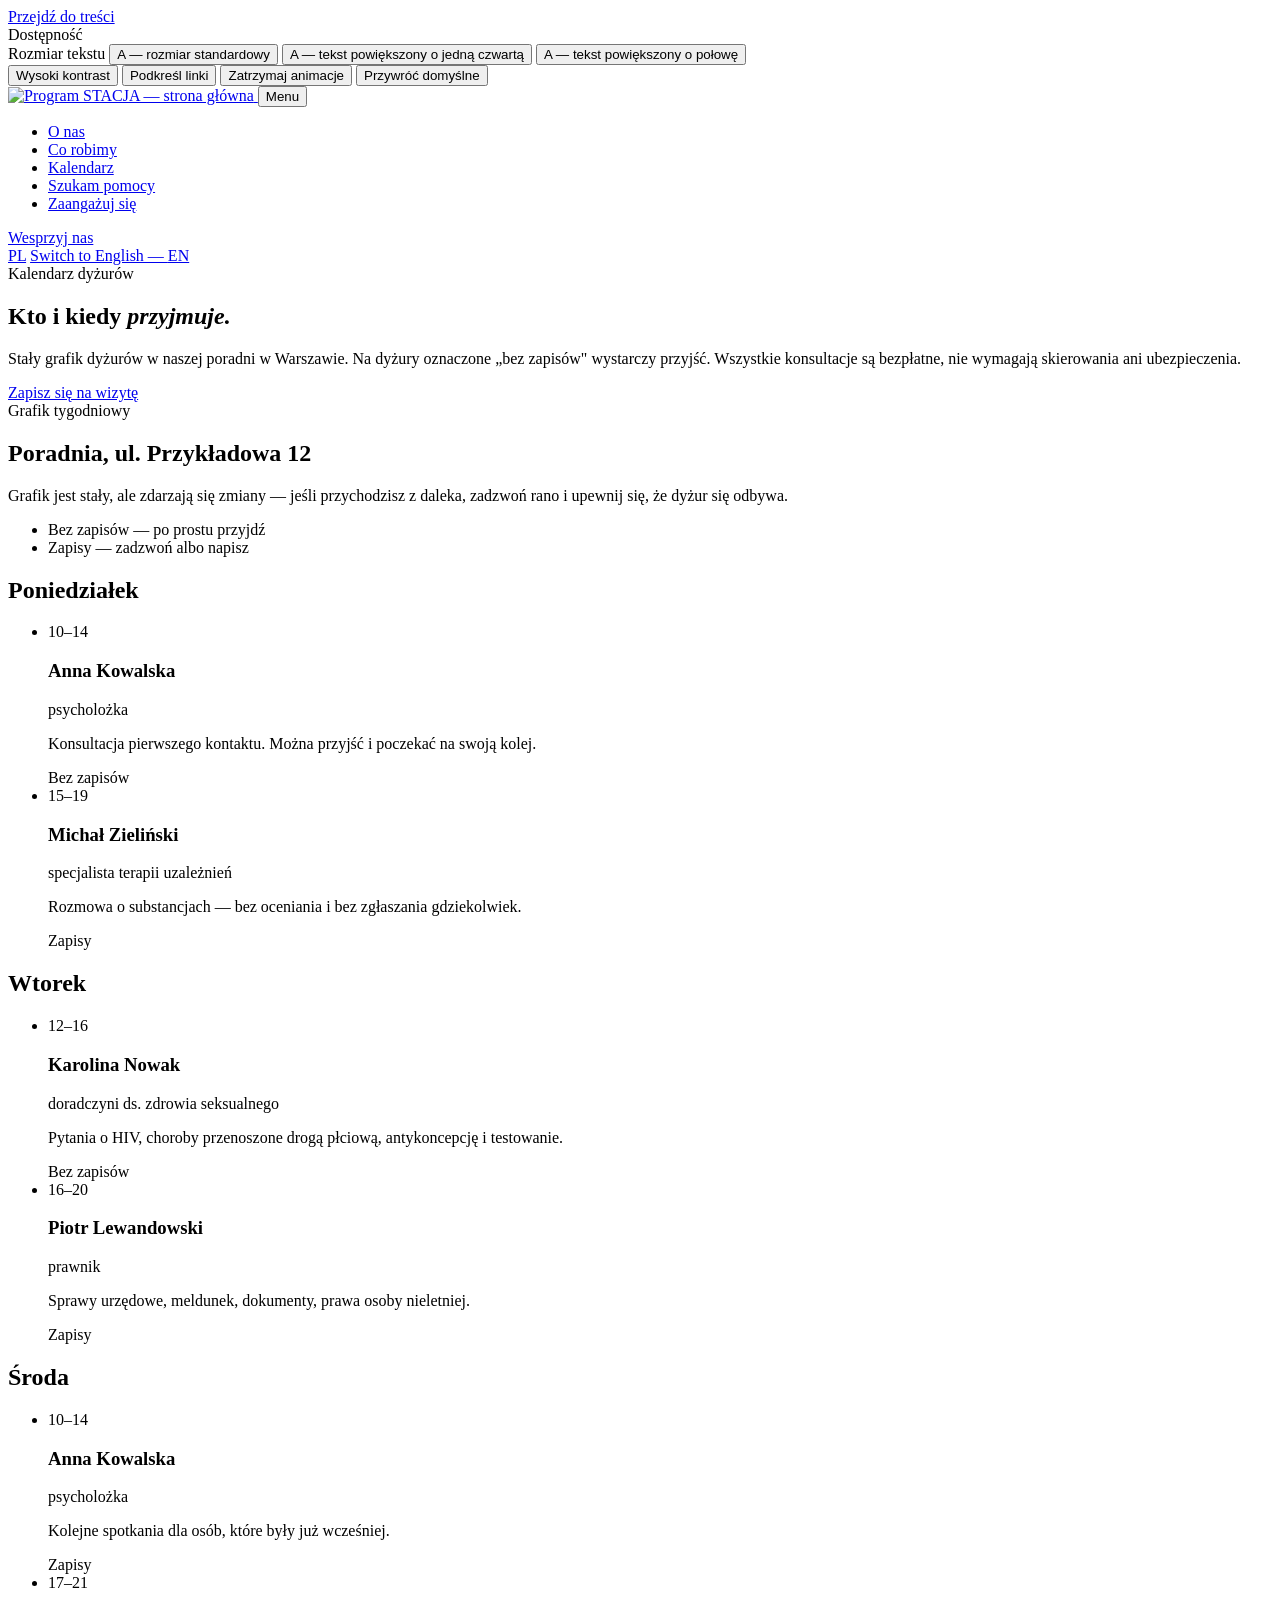
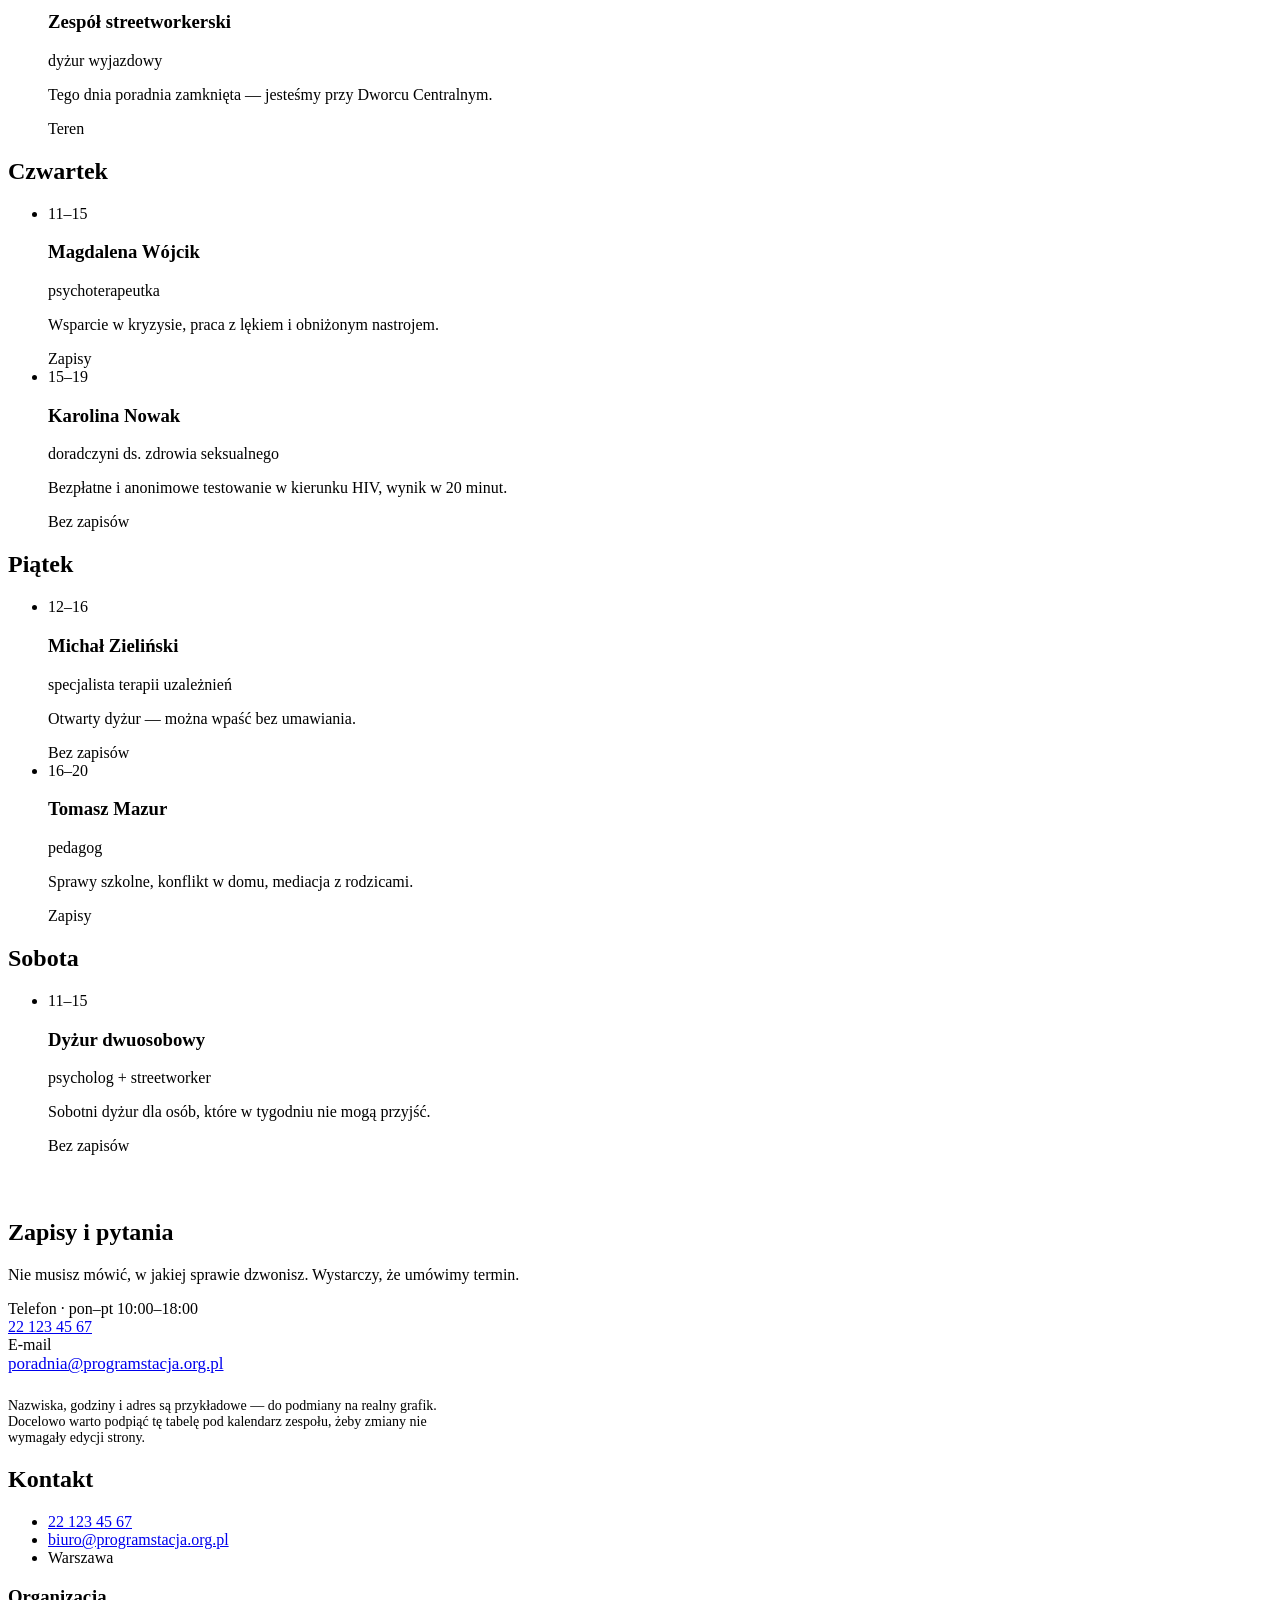
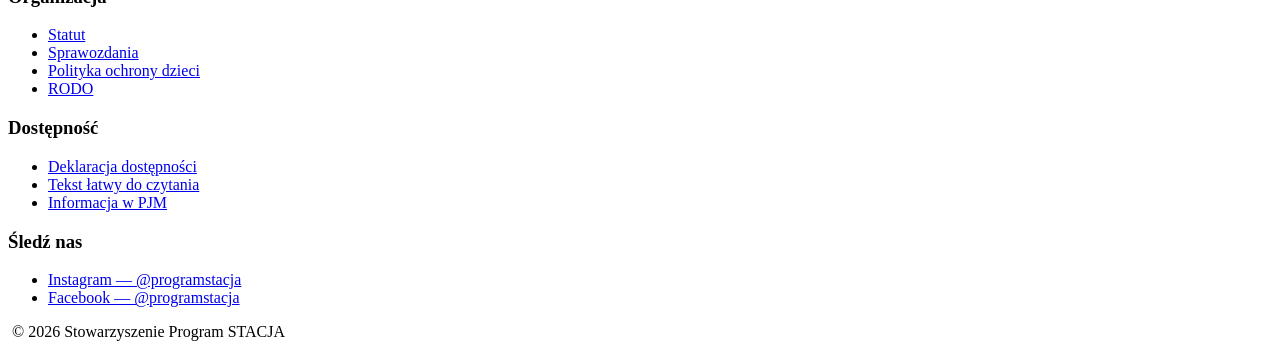
==== kalendarz.html @ 79e0caff "Add files via upload" ====
<!DOCTYPE html>
<html lang="pl">
<head>
<meta charset="utf-8">
<meta name="viewport" content="width=device-width, initial-scale=1">
<title>Kalendarz — Program STACJA</title>
<meta name="description" content="Kalendarz Programu STACJA: dyżury streetworkerskie, warsztaty, testowanie i wydarzenia otwarte w Warszawie.">
<link rel="stylesheet" href="assets/css/stacja.css">
</head>
<body>

<a class="skip" href="#main">Przejdź do treści</a>

<!-- ===== Pasek dostępności ===== -->
<div class="a11y">
  <div class="a11y__inner">
    <span class="a11y__label" id="a11y-label">Dostępność</span>

    <div class="a11y__group" role="group" aria-labelledby="a11y-size-label">
      <span class="sr-only" id="a11y-size-label">Rozmiar tekstu</span>
      <button type="button" class="a11y__btn a11y__btn--a1" data-a11y-size="1" aria-pressed="true">A<span class="sr-only"> — rozmiar standardowy</span></button>
      <button type="button" class="a11y__btn a11y__btn--a2" data-a11y-size="2" aria-pressed="false">A<span class="sr-only"> — tekst powiększony o jedną czwartą</span></button>
      <button type="button" class="a11y__btn a11y__btn--a3" data-a11y-size="3" aria-pressed="false">A<span class="sr-only"> — tekst powiększony o połowę</span></button>
    </div>

    <div class="a11y__group">
      <button type="button" class="a11y__btn" data-a11y="contrast" aria-pressed="false">Wysoki kontrast</button>
      <button type="button" class="a11y__btn" data-a11y="underline" aria-pressed="false">Podkreśl linki</button>
      <button type="button" class="a11y__btn" data-a11y="motion" aria-pressed="false">Zatrzymaj animacje</button>
      <button type="button" class="a11y__btn" data-a11y="reset">Przywróć domyślne</button>
    </div>
  </div>
</div>

<!-- ===== Nawigacja ===== -->
<header>
<nav class="nav" aria-label="Nawigacja główna">
  <div class="nav__inner">
    <a class="nav__brand" href="index.html">
      <img src="assets/img/logo-stacja.png" alt="Program STACJA — strona główna">
    </a>

    <button type="button" class="nav__toggle" aria-expanded="false" aria-controls="nav-panel">
      <span class="bars" aria-hidden="true"></span>
      <span class="nav__toggle-text">Menu</span>
    </button>

    <div class="nav__panel" id="nav-panel">
      <ul class="nav__list">
        <li><a class="nav__link" href="index.html">O nas</a></li>
        <li><a class="nav__link" href="index.html#obszary">Co robimy</a></li>
        <li><a class="nav__link" href="kalendarz.html" aria-current="page">Kalendarz</a></li>
        <li><a class="nav__link" href="szukam-pomocy.html">Szukam pomocy</a></li>
        <li><a class="nav__link" href="wesprzyj.html">Zaangażuj się</a></li>
      </ul>
      <div class="nav__extras">
        <a class="btn btn--fill" href="wesprzyj.html">Wesprzyj nas</a>
        <div class="lang">
          <a href="#" aria-current="true" lang="pl">PL</a>
          <a href="#" lang="en" hreflang="en"><span class="sr-only">Switch to English — </span>EN</a>
        </div>
      </div>
    </div>
  </div>
</nav>
</header>

<main id="main">

<section class="hero">
  <div class="hero__media">
    <div class="hero__photo hero__photo--blisko" role="img" aria-label="Portret młodej osoby patrzącej w bok"></div>
    <div class="hero__fade" aria-hidden="true"></div>
  </div>
  <div class="hero__inner">
    <div class="hero__text">
      <span class="eyebrow eyebrow--on-dark">Kalendarz dyżurów</span>
      <h1>Kto i kiedy <em>przyjmuje.</em></h1>
      <p class="hero__lead">Stały grafik dyżurów w naszej poradni w Warszawie. Na dyżury oznaczone „bez zapisów" wystarczy przyjść. Wszystkie konsultacje są bezpłatne, nie wymagają skierowania ani ubezpieczenia.</p>
      <div class="hero__cta">
        <a class="btn btn--fill btn--lg" href="#zapisy">Zapisz się na wizytę</a>
      </div>
    </div>
  </div>
</section>

<section class="section" aria-labelledby="grafik-h">
  <div class="wrap">
    <div class="section__head section__head--narrow">
      <span class="eyebrow">Grafik tygodniowy</span>
      <h2 id="grafik-h">Poradnia, ul. Przykładowa 12</h2>
      <p class="section__intro">Grafik jest stały, ale zdarzają się zmiany — jeśli przychodzisz z daleka, zadzwoń rano i upewnij się, że dyżur się odbywa.</p>
    </div>

    <ul class="tags" style="margin-top:0;margin-bottom:8px">
      <li class="tag" style="border-color:var(--brand);background:var(--brand);color:var(--ink)">Bez zapisów — po prostu przyjdź</li>
      <li class="tag" style="border-color:var(--rule);color:var(--tx-quiet)">Zapisy — zadzwoń albo napisz</li>
    </ul>

    <div class="day">
      <h2 class="day__name">Poniedziałek</h2>
      <ul class="duties">
        <li class="duty">
          <div class="duty__date"><div class="duty__day">10–14</div></div>
          <div class="duty__body">
            <h3>Anna Kowalska</h3>
            <p class="duty__meta"><span>psycholożka</span></p>
            <p>Konsultacja pierwszego kontaktu. Można przyjść i poczekać na swoją kolej.</p>
          </div>
          <span class="duty__kind duty__kind--open">Bez zapisów</span>
        </li>
        <li class="duty">
          <div class="duty__date"><div class="duty__day">15–19</div></div>
          <div class="duty__body">
            <h3>Michał Zieliński</h3>
            <p class="duty__meta"><span>specjalista terapii uzależnień</span></p>
            <p>Rozmowa o substancjach — bez oceniania i bez zgłaszania gdziekolwiek.</p>
          </div>
          <span class="duty__kind">Zapisy</span>
        </li>
      </ul>
    </div>

    <div class="day">
      <h2 class="day__name">Wtorek</h2>
      <ul class="duties">
        <li class="duty">
          <div class="duty__date"><div class="duty__day">12–16</div></div>
          <div class="duty__body">
            <h3>Karolina Nowak</h3>
            <p class="duty__meta"><span>doradczyni ds. zdrowia seksualnego</span></p>
            <p>Pytania o HIV, choroby przenoszone drogą płciową, antykoncepcję i testowanie.</p>
          </div>
          <span class="duty__kind duty__kind--open">Bez zapisów</span>
        </li>
        <li class="duty">
          <div class="duty__date"><div class="duty__day">16–20</div></div>
          <div class="duty__body">
            <h3>Piotr Lewandowski</h3>
            <p class="duty__meta"><span>prawnik</span></p>
            <p>Sprawy urzędowe, meldunek, dokumenty, prawa osoby nieletniej.</p>
          </div>
          <span class="duty__kind">Zapisy</span>
        </li>
      </ul>
    </div>

    <div class="day">
      <h2 class="day__name">Środa</h2>
      <ul class="duties">
        <li class="duty">
          <div class="duty__date"><div class="duty__day">10–14</div></div>
          <div class="duty__body">
            <h3>Anna Kowalska</h3>
            <p class="duty__meta"><span>psycholożka</span></p>
            <p>Kolejne spotkania dla osób, które były już wcześniej.</p>
          </div>
          <span class="duty__kind">Zapisy</span>
        </li>
        <li class="duty">
          <div class="duty__date"><div class="duty__day">17–21</div></div>
          <div class="duty__body">
            <h3>Zespół streetworkerski</h3>
            <p class="duty__meta"><span>dyżur wyjazdowy</span></p>
            <p>Tego dnia poradnia zamknięta — jesteśmy przy Dworcu Centralnym.</p>
          </div>
          <span class="duty__kind duty__kind--open">Teren</span>
        </li>
      </ul>
    </div>

    <div class="day">
      <h2 class="day__name">Czwartek</h2>
      <ul class="duties">
        <li class="duty">
          <div class="duty__date"><div class="duty__day">11–15</div></div>
          <div class="duty__body">
            <h3>Magdalena Wójcik</h3>
            <p class="duty__meta"><span>psychoterapeutka</span></p>
            <p>Wsparcie w kryzysie, praca z lękiem i obniżonym nastrojem.</p>
          </div>
          <span class="duty__kind">Zapisy</span>
        </li>
        <li class="duty">
          <div class="duty__date"><div class="duty__day">15–19</div></div>
          <div class="duty__body">
            <h3>Karolina Nowak</h3>
            <p class="duty__meta"><span>doradczyni ds. zdrowia seksualnego</span></p>
            <p>Bezpłatne i anonimowe testowanie w kierunku HIV, wynik w 20 minut.</p>
          </div>
          <span class="duty__kind duty__kind--open">Bez zapisów</span>
        </li>
      </ul>
    </div>

    <div class="day">
      <h2 class="day__name">Piątek</h2>
      <ul class="duties">
        <li class="duty">
          <div class="duty__date"><div class="duty__day">12–16</div></div>
          <div class="duty__body">
            <h3>Michał Zieliński</h3>
            <p class="duty__meta"><span>specjalista terapii uzależnień</span></p>
            <p>Otwarty dyżur — można wpaść bez umawiania.</p>
          </div>
          <span class="duty__kind duty__kind--open">Bez zapisów</span>
        </li>
        <li class="duty">
          <div class="duty__date"><div class="duty__day">16–20</div></div>
          <div class="duty__body">
            <h3>Tomasz Mazur</h3>
            <p class="duty__meta"><span>pedagog</span></p>
            <p>Sprawy szkolne, konflikt w domu, mediacja z rodzicami.</p>
          </div>
          <span class="duty__kind">Zapisy</span>
        </li>
      </ul>
    </div>

    <div class="day">
      <h2 class="day__name">Sobota</h2>
      <ul class="duties">
        <li class="duty">
          <div class="duty__date"><div class="duty__day">11–15</div></div>
          <div class="duty__body">
            <h3>Dyżur dwuosobowy</h3>
            <p class="duty__meta"><span>psycholog + streetworker</span></p>
            <p>Sobotni dyżur dla osób, które w tygodniu nie mogą przyjść.</p>
          </div>
          <span class="duty__kind duty__kind--open">Bez zapisów</span>
        </li>
      </ul>
    </div>

    <div class="help" id="zapisy" style="margin-top:clamp(40px,6vw,64px)">
      <h2>Zapisy i pytania</h2>
      <p>Nie musisz mówić, w jakiej sprawie dzwonisz. Wystarczy, że umówimy termin.</p>
      <div class="help__row">
        <div class="help__item">
          <div class="help__k">Telefon · pon–pt 10:00–18:00</div>
          <div class="help__v"><a href="tel:+48221234567">22 123 45 67</a></div>
        </div>
        <div class="help__item">
          <div class="help__k">E-mail</div>
          <div class="help__v" style="font-size:1.0625rem"><a href="mailto:poradnia@programstacja.org.pl">poradnia@programstacja.org.pl</a></div>
        </div>
      </div>
    </div>

    <p style="margin-top:24px;font-size:.875rem;color:var(--tx-quiet);max-width:62ch">Nazwiska, godziny i adres są przykładowe — do podmiany na realny grafik. Docelowo warto podpiąć tę tabelę pod kalendarz zespołu, żeby zmiany nie wymagały edycji strony.</p>
  </div>
</section>

</main>

<!-- ===== Stopka ===== -->
<footer class="foot">
  <div class="wrap">
    <div class="foot__grid">
      <div>
        <h2>Kontakt</h2>
        <ul class="foot__links">
          <li><a href="tel:+48221234567">22 123 45 67</a></li>
          <li><a href="mailto:biuro@programstacja.org.pl">biuro@programstacja.org.pl</a></li>
          <li>Warszawa</li>
        </ul>
      </div>
      <div>
        <h3>Organizacja</h3>
        <ul class="foot__links">
          <li><a href="#">Statut</a></li>
          <li><a href="#">Sprawozdania</a></li>
          <li><a href="#">Polityka ochrony dzieci</a></li>
          <li><a href="#">RODO</a></li>
        </ul>
      </div>
      <div>
        <h3>Dostępność</h3>
        <ul class="foot__links">
          <li><a href="#">Deklaracja dostępności</a></li>
          <li><a href="szukam-pomocy.html#etr">Tekst łatwy do czytania</a></li>
          <li><a href="szukam-pomocy.html#pjm">Informacja w PJM</a></li>
        </ul>
      </div>
      <div>
        <h3>Śledź nas</h3>
        <ul class="foot__links">
          <li><a href="#">Instagram — @programstacja</a></li>
          <li><a href="#">Facebook — @programstacja</a></li>
        </ul>
      </div>
    </div>

    <div class="foot__bar">
      <img class="foot__logo" src="assets/img/logo-stacja.png" alt="">
      <span>© 2026 Stowarzyszenie Program STACJA</span>
    </div>
  </div>
</footer>

<script src="assets/js/stacja.js"></script>
</body>
</html>
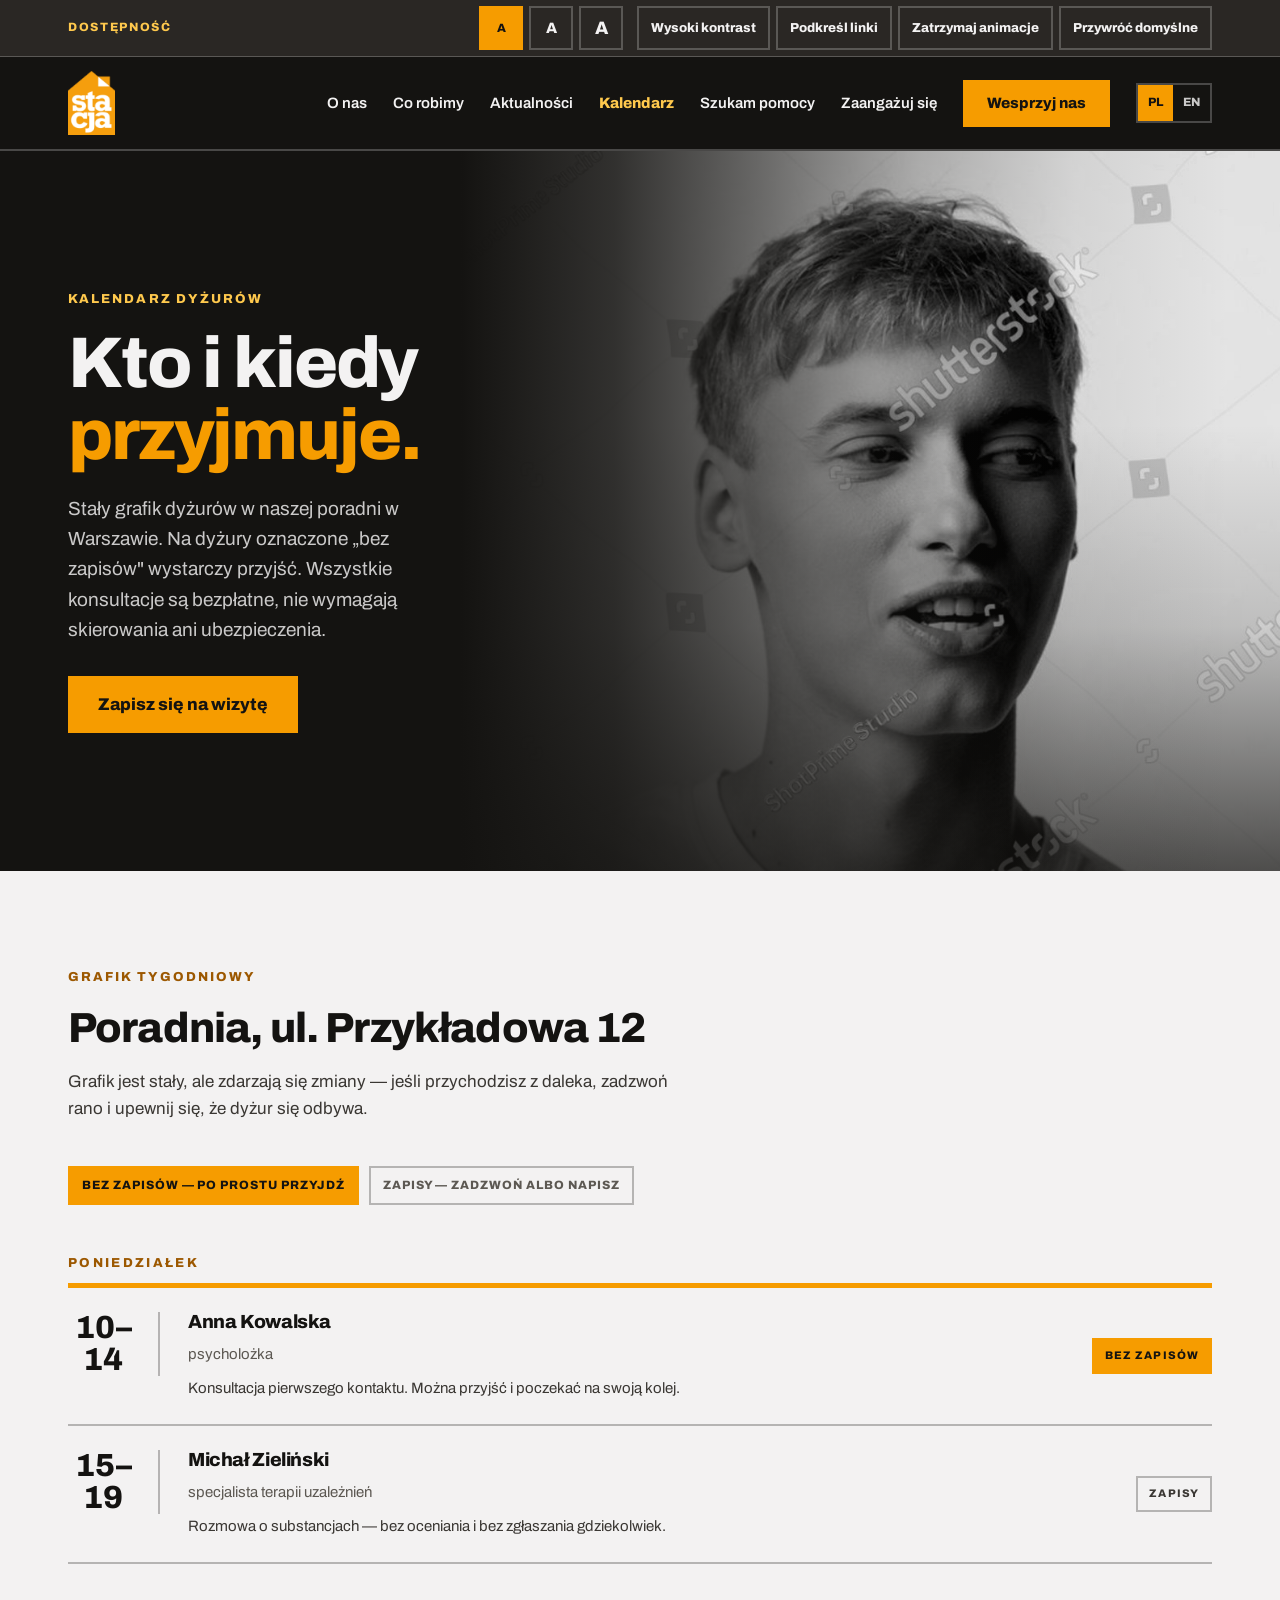
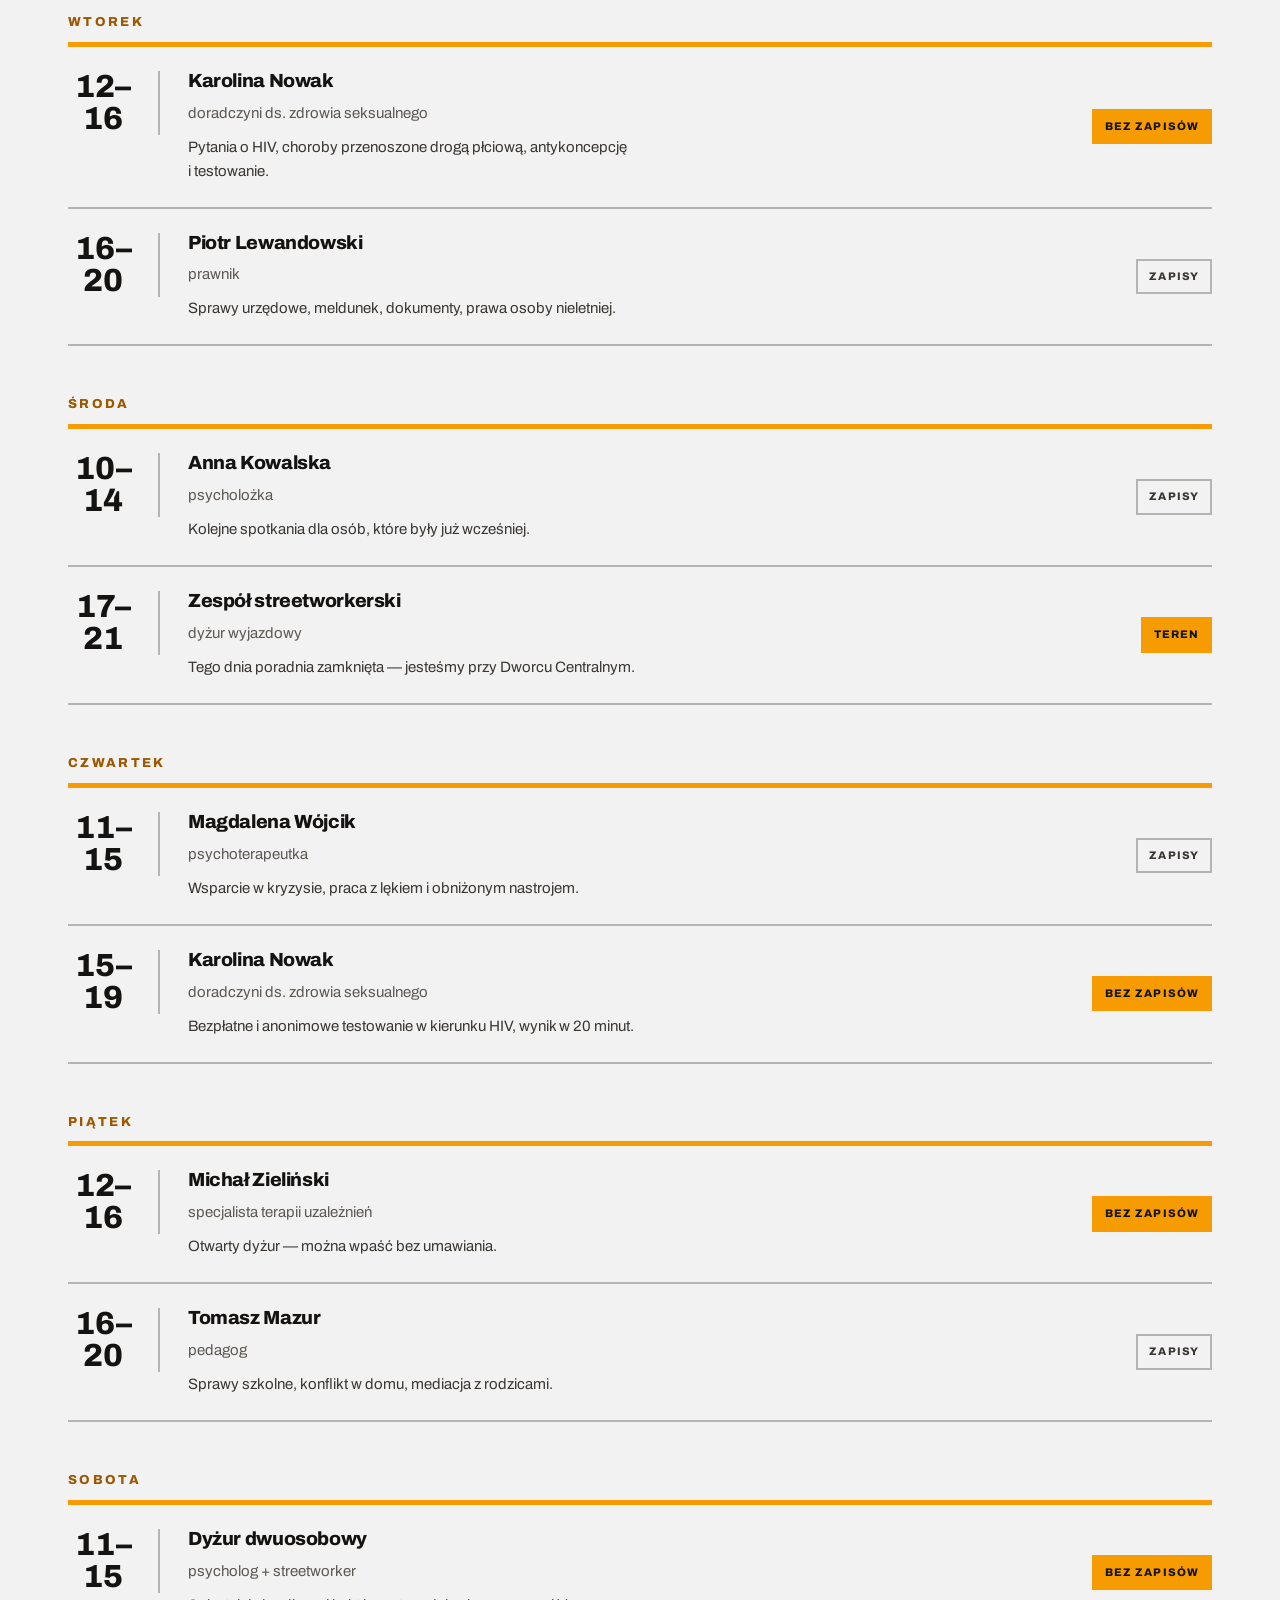
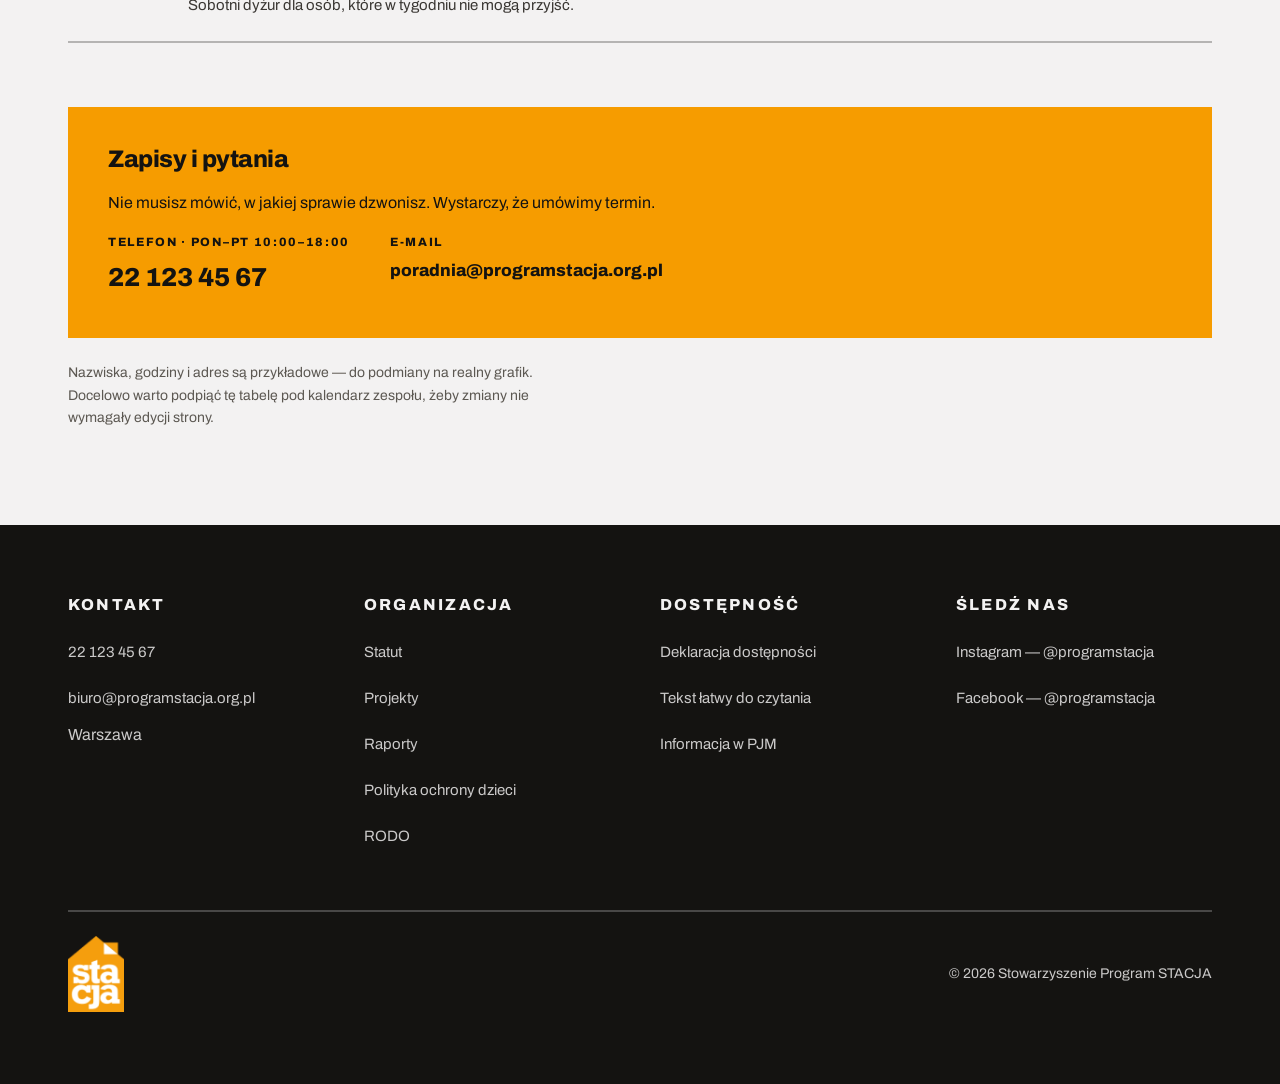
==== commit 18bbb15b: "Aktualnosci, Raporty i Projekty w stopce, stabilna wysokosc hero" ====
--- a/kalendarz.html
+++ b/kalendarz.html
@@ -49,6 +49,7 @@
       <ul class="nav__list">
         <li><a class="nav__link" href="index.html">O nas</a></li>
         <li><a class="nav__link" href="index.html#obszary">Co robimy</a></li>
+        <li><a class="nav__link" href="aktualnosci.html">Aktualności</a></li>
         <li><a class="nav__link" href="kalendarz.html" aria-current="page">Kalendarz</a></li>
         <li><a class="nav__link" href="szukam-pomocy.html">Szukam pomocy</a></li>
         <li><a class="nav__link" href="wesprzyj.html">Zaangażuj się</a></li>
@@ -269,7 +270,8 @@
         <h3>Organizacja</h3>
         <ul class="foot__links">
           <li><a href="#">Statut</a></li>
-          <li><a href="#">Sprawozdania</a></li>
+          <li><a href="#">Projekty</a></li>
+          <li><a href="#">Raporty</a></li>
           <li><a href="#">Polityka ochrony dzieci</a></li>
           <li><a href="#">RODO</a></li>
         </ul>
--- a/assets/css/stacja.css
+++ b/assets/css/stacja.css
@@ -0,0 +1,663 @@
+@font-face{font-family:'Archivo';font-style:normal;font-weight:400;font-display:swap;src:url([data-uri]) format('woff2');unicode-range:U+0100-02BA,U+0304-0308,U+0329,U+1E00-1E9F,U+1EF2-1EFF,U+2020,U+20A0-20AB,U+2113,U+2C60-2C7F,U+A720-A7FF;}
+@font-face{font-family:'Archivo';font-style:normal;font-weight:400;font-display:swap;src:url([data-uri]) format('woff2');unicode-range:U+0000-00FF,U+0131,U+0152-0153,U+02BB-02BC,U+2000-206F,U+2074,U+20AC,U+2122,U+2191,U+2193,U+2212,U+2215;}
+@font-face{font-family:'Archivo';font-style:normal;font-weight:600;font-display:swap;src:url([data-uri]) format('woff2');unicode-range:U+0100-02BA,U+0304-0308,U+0329,U+1E00-1E9F,U+1EF2-1EFF,U+2020,U+20A0-20AB,U+2113,U+2C60-2C7F,U+A720-A7FF;}
+@font-face{font-family:'Archivo';font-style:normal;font-weight:600;font-display:swap;src:url([data-uri]) format('woff2');unicode-range:U+0000-00FF,U+0131,U+0152-0153,U+02BB-02BC,U+2000-206F,U+2074,U+20AC,U+2122,U+2191,U+2193,U+2212,U+2215;}
+@font-face{font-family:'Archivo';font-style:normal;font-weight:800;font-display:swap;src:url([data-uri]) format('woff2');unicode-range:U+0100-02BA,U+0304-0308,U+0329,U+1E00-1E9F,U+1EF2-1EFF,U+2020,U+20A0-20AB,U+2113,U+2C60-2C7F,U+A720-A7FF;}
+@font-face{font-family:'Archivo';font-style:normal;font-weight:800;font-display:swap;src:url([data-uri]) format('woff2');unicode-range:U+0000-00FF,U+0131,U+0152-0153,U+02BB-02BC,U+2000-206F,U+2074,U+20AC,U+2122,U+2191,U+2193,U+2212,U+2215;}
+
+@charset "UTF-8";
+/* ==========================================================================
+   Program STACJA — arkusz główny
+   Kierunek 2a: ciemny hero na zdjęciu, siatka Modernist, akcent z logo.
+   Kolory wyprowadzone z logo: #F69C00.
+   ========================================================================== */
+
+/* --------------------------------------------------------------------------
+   1. TOKENY
+   -------------------------------------------------------------------------- */
+:root {
+  /* Neutralne */
+  --ink:        #141311;
+  --ink-soft:   #2A2724;
+  --paper:      #F3F2F2;
+  --paper-warm: #FFF6EA;
+
+  /* Marka — wyprowadzone z logo #F69C00 */
+  --brand:      #F69C00; /* wypełnienia; ciemny tekst na nim = 8,67:1 */
+  --brand-deep: #9C5800; /* tekst na jasnym tle = 4,94:1 */
+  --brand-lift: #FFC94D; /* tekst na ciemnym tle = 12,3:1 */
+  --brand-hi:   #FFB338; /* hover na wypełnieniach */
+
+  /* Tekst */
+  --tx-strong:  var(--ink);
+  --tx-body:    #3A3733;
+  --tx-quiet:   #5C5852;
+  --tx-on-dark: #F3F2F2;
+  --tx-on-dark-quiet: rgba(243,242,242,.82);
+
+  /* Linie */
+  --rule:       rgba(20,19,17,.28);
+  --rule-soft:  rgba(20,19,17,.14);
+  --rule-dark:  rgba(243,242,242,.24);
+
+  /* Typografia */
+  --font: "Archivo", ui-sans-serif, system-ui, "Segoe UI", Roboto, sans-serif;
+  --scale: 1; /* sterowane paskiem dostępności */
+
+  /* Rytm */
+  --gutter: clamp(20px, 5vw, 48px);
+  --section-y: clamp(56px, 9vw, 96px);
+  --maxw: 1240px;
+
+  /* Focus */
+  --focus: var(--brand-lift);
+  --focus-dark: var(--brand-deep);
+}
+
+/* --------------------------------------------------------------------------
+   2. RESET / BAZA
+   -------------------------------------------------------------------------- */
+*, *::before, *::after { box-sizing: border-box; }
+
+html {
+  font-size: calc(100% * var(--scale));
+  -webkit-text-size-adjust: 100%;
+  scroll-behavior: smooth;
+}
+
+body {
+  margin: 0;
+  background: var(--paper);
+  color: var(--tx-body);
+  font-family: var(--font);
+  font-size: 1rem;
+  line-height: 1.6;
+  font-synthesis-weight: none;
+  -webkit-font-smoothing: antialiased;
+}
+
+img { max-width: 100%; display: block; height: auto; }
+
+h1, h2, h3, h4 {
+  color: var(--tx-strong);
+  font-weight: 800;
+  letter-spacing: -.02em;
+  line-height: 1.05;
+  margin: 0;
+  text-wrap: balance;
+}
+
+p { margin: 0; text-wrap: pretty; }
+
+a { color: var(--brand-deep); }
+
+.wrap { max-width: var(--maxw); margin-inline: auto; padding-inline: var(--gutter); }
+
+/* --------------------------------------------------------------------------
+   3. DOSTĘPNOŚĆ — fundament
+   -------------------------------------------------------------------------- */
+
+/* Widoczny focus. Na jasnym tle ciemny, na ciemnym jasny. */
+:where(a, button, input, select, textarea, summary, [tabindex]):focus-visible {
+  outline: 3px solid var(--focus-dark);
+  outline-offset: 3px;
+  border-radius: 2px;
+}
+.is-dark :where(a, button, input, select, textarea, summary, [tabindex]):focus-visible,
+.hero :where(a, button):focus-visible {
+  outline-color: var(--focus);
+}
+
+/* Link pomijający nawigację — pierwszy Tab na stronie. */
+.skip {
+  position: absolute;
+  left: var(--gutter);
+  top: -100px;
+  z-index: 999;
+  background: var(--ink);
+  color: var(--tx-on-dark);
+  font-weight: 800;
+  padding: 14px 20px;
+  text-decoration: none;
+  transition: top .15s ease;
+}
+.skip:focus { top: 12px; }
+
+/* Treść tylko dla czytników ekranu. */
+.sr-only {
+  position: absolute !important;
+  width: 1px; height: 1px;
+  padding: 0; margin: -1px;
+  overflow: hidden;
+  clip: rect(0 0 0 0);
+  clip-path: inset(50%);
+  white-space: nowrap;
+  border: 0;
+}
+
+/* Minimalny cel dotykowy 44×44 wg WCAG 2.5.8. */
+.btn, .nav__link, .a11y__btn, .nav__toggle, .foot__links a {
+  min-height: 44px;
+  display: inline-flex;
+  align-items: center;
+}
+
+/* Ograniczenie ruchu — systemowe i z paska dostępności. */
+@media (prefers-reduced-motion: reduce) {
+  *, *::before, *::after {
+    animation-duration: .001ms !important;
+    animation-iteration-count: 1 !important;
+    transition-duration: .001ms !important;
+    scroll-behavior: auto !important;
+  }
+}
+body.no-motion *, body.no-motion *::before, body.no-motion *::after {
+  animation: none !important;
+  transition: none !important;
+  scroll-behavior: auto !important;
+}
+
+/* Podkreślanie wszystkich linków w treści. */
+body.underline-links a { text-decoration: underline !important; text-underline-offset: 3px; }
+
+/* --------------------------------------------------------------------------
+   4. TRYB WYSOKIEGO KONTRASTU (czarno-żółty, standard PL)
+   -------------------------------------------------------------------------- */
+body.contrast {
+  --ink: #000000;
+  --ink-soft: #000000;
+  --paper: #000000;
+  --paper-warm: #000000;
+  --brand: #FFFF00;
+  --brand-deep: #FFFF00;
+  --brand-lift: #FFFF00;
+  --brand-hi: #FFFFFF;
+  --tx-strong: #FFFF00;
+  --tx-body: #FFFFFF;
+  --tx-quiet: #FFFFFF;
+  --tx-on-dark: #FFFFFF;
+  --tx-on-dark-quiet: #FFFFFF;
+  --rule: #FFFF00;
+  --rule-soft: #FFFF00;
+  --rule-dark: #FFFF00;
+  --focus: #FFFFFF;
+  --focus-dark: #FFFFFF;
+  background: #000;
+}
+body.contrast .hero__photo,
+body.contrast .band__photo { display: none; }
+body.contrast .hero__veil,
+body.contrast .band__veil { background: #000 !important; }
+body.contrast .btn--fill { background: #FFFF00; color: #000; border-color: #FFFF00; }
+body.contrast .btn--ghost { color: #FFFF00; border-color: #FFFF00; }
+body.contrast img { filter: none; }
+body.contrast .card,
+body.contrast .step,
+body.contrast .help { background: #000; border: 2px solid #FFFF00; }
+
+/* --------------------------------------------------------------------------
+   5. PASEK DOSTĘPNOŚCI
+   -------------------------------------------------------------------------- */
+.a11y {
+  background: var(--ink-soft);
+  color: var(--tx-on-dark);
+  border-bottom: 1px solid var(--rule-dark);
+}
+.a11y__inner {
+  max-width: var(--maxw);
+  margin-inline: auto;
+  padding: 6px var(--gutter);
+  display: flex;
+  align-items: center;
+  gap: 8px 14px;
+  flex-wrap: wrap;
+}
+.a11y__label {
+  font-size: .75rem;
+  letter-spacing: .14em;
+  text-transform: uppercase;
+  font-weight: 800;
+  color: var(--brand-lift);
+  margin-right: auto;
+}
+.a11y__group { display: flex; gap: 6px; align-items: center; }
+.a11y__btn {
+  background: transparent;
+  color: var(--tx-on-dark);
+  border: 2px solid var(--rule-dark);
+  font: 700 .8125rem/1 var(--font);
+  padding: 8px 12px;
+  cursor: pointer;
+  min-width: 44px;
+  justify-content: center;
+}
+.a11y__btn:hover { border-color: var(--brand-lift); color: var(--brand-lift); }
+.a11y__btn[aria-pressed="true"] {
+  background: var(--brand);
+  border-color: var(--brand);
+  color: var(--ink);
+}
+.a11y__btn--a1 { font-size: .75rem; }
+.a11y__btn--a2 { font-size: .9375rem; }
+.a11y__btn--a3 { font-size: 1.125rem; }
+
+/* --------------------------------------------------------------------------
+   6. NAWIGACJA
+   -------------------------------------------------------------------------- */
+.nav {
+  background: var(--ink);
+  border-bottom: 2px solid var(--rule-dark);
+  position: relative;
+  z-index: 20;
+}
+.nav__inner {
+  max-width: var(--maxw);
+  margin-inline: auto;
+  padding: 14px var(--gutter);
+  display: flex;
+  align-items: center;
+  gap: 8px 26px;
+}
+.nav__brand { margin-right: auto; display: flex; align-items: center; }
+.nav__brand img { height: 64px; width: auto; }
+.nav__list {
+  display: flex;
+  align-items: center;
+  gap: 26px;
+  list-style: none;
+  margin: 0;
+  padding: 0;
+}
+.nav__link {
+  color: var(--tx-on-dark);
+  text-decoration: none;
+  font-size: .9375rem;
+  font-weight: 600;
+}
+.nav__link:hover { color: var(--brand-lift); text-decoration: underline; text-underline-offset: 5px; }
+.nav__link[aria-current="page"] {
+  color: var(--brand-lift);
+  font-weight: 800;
+}
+.lang {
+  display: flex;
+  border: 2px solid var(--rule-dark);
+  font-weight: 800;
+  font-size: .75rem;
+}
+.lang a { padding: 8px 10px; text-decoration: none; color: var(--tx-on-dark-quiet); }
+.lang a[aria-current="true"] { background: var(--brand); color: var(--ink); }
+.nav__toggle {
+  display: none;
+  background: transparent;
+  border: 2px solid var(--rule-dark);
+  color: var(--tx-on-dark);
+  font: 800 .875rem/1 var(--font);
+  padding: 10px 14px;
+  cursor: pointer;
+  gap: 10px;
+}
+.nav__toggle .bars { width: 18px; height: 2px; background: currentColor; box-shadow: 0 6px 0 currentColor, 0 -6px 0 currentColor; }
+
+@media (max-width: 900px) {
+  .nav__toggle { display: inline-flex; }
+  .nav__panel {
+    display: none;
+    position: absolute;
+    inset-inline: 0;
+    top: 100%;
+    background: var(--ink);
+    border-bottom: 2px solid var(--rule-dark);
+    padding: 8px var(--gutter) 24px;
+  }
+  .nav__panel.open { display: block; }
+  .nav__list { flex-direction: column; align-items: stretch; gap: 0; }
+  .nav__list li { border-top: 1px solid var(--rule-dark); }
+  .nav__link { padding: 14px 0; width: 100%; font-size: 1.0625rem; }
+  .nav__extras { display: flex; gap: 14px; align-items: center; margin-top: 20px; flex-wrap: wrap; }
+}
+@media (min-width: 901px) {
+  .nav__panel { display: contents; }
+  .nav__extras { display: contents; }
+}
+
+/* --------------------------------------------------------------------------
+   7. PRZYCISKI
+   -------------------------------------------------------------------------- */
+.btn {
+  font: 800 .9375rem/1 var(--font);
+  padding: 14px 22px;
+  text-decoration: none;
+  border: 2px solid transparent;
+  cursor: pointer;
+  transition: background .15s ease, color .15s ease, border-color .15s ease;
+}
+.btn--fill { background: var(--brand); color: var(--ink); border-color: var(--brand); }
+.btn--fill:hover { background: var(--brand-hi); border-color: var(--brand-hi); }
+.btn--ghost-dark { background: transparent; color: var(--tx-on-dark); border-color: rgba(243,242,242,.5); }
+.btn--ghost-dark:hover { border-color: var(--brand-lift); color: var(--brand-lift); }
+.btn--ghost { background: transparent; color: var(--ink); border-color: var(--ink); }
+.btn--ghost:hover { background: var(--ink); color: var(--paper); }
+.btn--lg { font-size: 1.0625rem; padding: 18px 28px; }
+
+/* --------------------------------------------------------------------------
+   8. HERO — zdjęcie na całą szerokość, miękkie zejście w czerń
+   -------------------------------------------------------------------------- */
+.hero { position: relative; background: var(--ink); overflow: hidden; }
+
+.hero__media { position: absolute; inset: 0; z-index: 0; }
+.hero__photo {
+  position: absolute;
+  inset: 0;
+  background-image: url("../img/hero-szeroki.jpg");
+  background-size: cover;
+  background-position: 50% 26%;
+  filter: grayscale(1) contrast(1.06);
+}
+.hero__photo--blisko { background-position: 54% 20%; }
+.hero__photo--teren  { background-image: url("../img/teren-szeroki.jpg"); background-position: 50% 46%; }
+
+/* Szerokie, wielostopniowe zejście — bez widocznej krawędzi.
+   Do 38 % pełna czerń (tam siedzi tekst), potem stopniowe rozjaśnianie. */
+.hero__fade {
+  position: absolute;
+  inset: 0;
+  background:
+    linear-gradient(90deg,
+      var(--ink) 0%,
+      var(--ink) 36%,
+      rgba(20,19,17,.86) 48%,
+      rgba(20,19,17,.58) 60%,
+      rgba(20,19,17,.28) 72%,
+      rgba(20,19,17,.08) 84%,
+      rgba(20,19,17,0) 96%),
+    linear-gradient(0deg,
+      rgba(20,19,17,.72) 0%,
+      rgba(20,19,17,.18) 34%,
+      rgba(20,19,17,0) 62%);
+}
+
+.hero__inner {
+  position: relative;
+  z-index: 1;
+  max-width: var(--maxw);
+  margin-inline: auto;
+  padding: clamp(48px, 7vw, 100px) var(--gutter);
+  min-height: 660px;
+  display: flex;
+  flex-direction: column;
+  justify-content: center;
+}
+.hero__text { max-width: 44ch; }
+
+.eyebrow {
+  display: block;
+  font-size: .8125rem;
+  letter-spacing: .16em;
+  text-transform: uppercase;
+  font-weight: 800;
+  color: var(--brand-deep);
+  margin-bottom: 18px;
+}
+.eyebrow--on-dark { color: var(--brand-lift); }
+
+.hero h1 {
+  color: var(--tx-on-dark);
+  font-size: clamp(2.25rem, 5.6vw, 4.5rem);
+  line-height: 1;
+  letter-spacing: -.03em;
+}
+.hero h1 em { font-style: normal; color: var(--brand); }
+.hero__lead {
+  color: var(--tx-on-dark-quiet);
+  font-size: clamp(1rem, 1.8vw, 1.1875rem);
+  margin-top: 22px;
+}
+.hero__cta { display: flex; gap: 12px; flex-wrap: wrap; margin-top: 30px; }
+
+/* Na wąskim ekranie kadr przesuwa się na twarz, a przyciemnienie idzie od dołu. */
+@media (max-width: 880px) {
+  .hero__photo { background-position: 66% 18%; }
+  .hero__photo--blisko { background-position: 70% 14%; }
+  .hero__photo--teren { background-position: 54% 44%; }
+  .hero__fade {
+    background: linear-gradient(0deg,
+      rgba(20,19,17,.96) 0%,
+      rgba(20,19,17,.88) 42%,
+      rgba(20,19,17,.62) 74%,
+      rgba(20,19,17,.44) 100%);
+  }
+  .hero__inner { min-height: 520px; justify-content: flex-end; }
+  .hero__text { max-width: none; }
+}
+
+/* --------------------------------------------------------------------------
+   9. SEKCJE
+   -------------------------------------------------------------------------- */
+.section { padding-block: var(--section-y); }
+.section--warm { background: var(--paper-warm); }
+.section--ink { background: var(--ink); color: var(--tx-on-dark-quiet); }
+.section--ink h2, .section--ink h3 { color: var(--tx-on-dark); }
+.section__head { margin-bottom: clamp(28px, 5vw, 44px); }
+.section__head h2 { font-size: clamp(1.75rem, 3.6vw, 2.625rem); text-wrap: nowrap; }
+/* Gdy zdanie nie mieści się w jednej linii, wraca do normalnego łamania. */
+@media (max-width: 1080px) { .section__head h2 { text-wrap: balance; } }
+.section__head--narrow h2 { text-wrap: balance; max-width: 24ch; }
+.section__intro { max-width: 62ch; margin-top: 18px; font-size: 1.0625rem; }
+
+/* Lista obszarów działań — rytm linii zamiast kafelków. */
+.rows { border-top: 2px solid var(--rule); }
+.row {
+  display: grid;
+  grid-template-columns: minmax(0, 300px) minmax(0, 1fr);
+  gap: 10px 48px;
+  padding: 26px 0;
+  border-bottom: 2px solid var(--rule);
+}
+.row h3 { font-size: 1.375rem; display: flex; align-items: baseline; gap: 14px; }
+.row h3::before {
+  content: "";
+  flex: none;
+  width: 11px; height: 11px;
+  background: var(--brand);
+  translate: 0 -2px;
+}
+.row p { max-width: 58ch; color: var(--tx-body); }
+@media (max-width: 720px) {
+  .row { grid-template-columns: 1fr; gap: 8px; }
+}
+
+/* Pas ze zdjęciem (Jak pracujemy) */
+.band { position: relative; background: var(--ink); overflow: hidden; }
+.band__photo {
+  position: absolute; inset: 0;
+  background-image: url("../img/teren.jpg");
+  background-size: cover;
+  background-position: 50% 32%;
+  filter: grayscale(1) contrast(1.05);
+}
+.band__veil {
+  position: absolute; inset: 0; pointer-events: none;
+  background:
+    linear-gradient(90deg, rgba(13,12,11,.93) 0%, rgba(13,12,11,.64) 44%, rgba(13,12,11,.16) 80%, rgba(13,12,11,.42) 100%),
+    linear-gradient(0deg, rgba(13,12,11,.9) 0%, rgba(13,12,11,.14) 54%, transparent 76%);
+}
+.band__inner {
+  position: relative;
+  max-width: var(--maxw);
+  margin-inline: auto;
+  padding: clamp(64px, 11vw, 120px) var(--gutter);
+  min-height: 520px;
+  display: flex; flex-direction: column; justify-content: flex-end;
+}
+.band__plate { max-width: 46ch; background: rgba(13,12,11,.72); padding: clamp(20px, 4vw, 30px); margin-left: calc(clamp(20px, 4vw, 30px) * -1); }
+.band h2 { color: var(--tx-on-dark); font-size: clamp(1.625rem, 4.2vw, 2.75rem); }
+.band p { color: var(--tx-on-dark-quiet); margin-top: 20px; }
+.tags { list-style: none; margin: 0; padding: 0; display: flex; flex-wrap: wrap; gap: 10px; margin-top: 24px; }
+.tag {
+  font-size: .75rem; font-weight: 800; letter-spacing: .08em; text-transform: uppercase;
+  padding: 8px 12px; border: 2px solid rgba(243,242,242,.42); color: var(--brand-lift);
+}
+
+/* Liczby */
+.stats { list-style: none; margin: 0; padding: 0; display: grid; grid-template-columns: repeat(auto-fit, minmax(180px, 1fr)); gap: 32px; }
+.stat { border-top: 5px solid var(--brand); padding-top: 20px; }
+.stat__n { font-size: clamp(2rem, 4.5vw, 3rem); font-weight: 800; color: var(--tx-strong); line-height: 1; }
+.stat__d { margin-top: 10px; color: var(--tx-quiet); font-size: .9375rem; }
+
+/* Karty / kroki */
+.grid-2 { display: grid; grid-template-columns: repeat(auto-fit, minmax(280px, 1fr)); gap: 2px; background: var(--rule); border: 2px solid var(--rule); }
+.card { background: var(--paper); padding: clamp(24px, 3.5vw, 36px); display: flex; flex-direction: column; gap: 12px; }
+.card h3 { font-size: 1.25rem; }
+.card p { color: var(--tx-body); font-size: .9375rem; }
+.card__foot { margin-top: auto; padding-top: 16px; }
+
+.steps { list-style: none; margin: 0; padding: 0; counter-reset: step; display: grid; gap: 2px; background: var(--rule); border: 2px solid var(--rule); }
+.step { background: var(--paper); padding: clamp(22px, 3vw, 32px); display: grid; grid-template-columns: 64px 1fr; gap: 8px 24px; align-items: start; }
+.step::before {
+  counter-increment: step;
+  content: counter(step, decimal-leading-zero);
+  font: 800 1.125rem/1 var(--font);
+  color: var(--brand-deep);
+  border-top: 5px solid var(--brand);
+  padding-top: 14px;
+}
+.step h3 { font-size: 1.1875rem; grid-column: 2; }
+.step p { grid-column: 2; font-size: .9375rem; }
+@media (max-width: 620px) {
+  .step { grid-template-columns: 1fr; }
+  .step h3, .step p { grid-column: 1; }
+}
+
+/* Blok pomocy — wyróżniony kontakt */
+.help {
+  background: var(--brand);
+  color: var(--ink);
+  padding: clamp(26px, 4vw, 40px);
+  display: grid;
+  gap: 18px;
+}
+.help h2, .help h3 { color: var(--ink); }
+.help a { color: var(--ink); font-weight: 800; }
+.help__row { display: flex; flex-wrap: wrap; gap: 14px 40px; }
+.help__item { min-width: 220px; }
+.help__k { font-size: .75rem; letter-spacing: .14em; text-transform: uppercase; font-weight: 800; }
+.help__v { font-size: clamp(1.125rem, 2.6vw, 1.625rem); font-weight: 800; margin-top: 4px; }
+.help__v a { text-decoration: none; }
+.help__v a:hover { text-decoration: underline; }
+
+/* CTA końcowe */
+.cta { background: var(--brand); color: var(--ink); }
+.cta h2 { font-size: clamp(2rem, 6vw, 4.25rem); max-width: 16ch; line-height: .98; letter-spacing: -.03em; }
+.cta .btn--fill { background: var(--ink); color: var(--paper); border-color: var(--ink); }
+.cta .btn--fill:hover { background: var(--ink-soft); border-color: var(--ink-soft); }
+
+/* --------------------------------------------------------------------------
+   10. TEKST ŁATWY DO CZYTANIA (ETR)
+   -------------------------------------------------------------------------- */
+.etr-switch {
+  display: inline-flex; align-items: center; gap: 12px;
+  border: 2px solid var(--rule); padding: 10px 16px; background: var(--paper);
+  font-weight: 800; font-size: .875rem; cursor: pointer;
+}
+.etr-switch[aria-pressed="true"] { background: var(--brand); border-color: var(--brand); color: var(--ink); }
+[data-etr] { display: none; }
+body.etr [data-etr] { display: block; }
+body.etr [data-standard] { display: none; }
+body.etr { font-size: 1.125rem; line-height: 1.9; }
+body.etr p { max-width: 46ch; margin-bottom: 1em; }
+body.etr .row p, body.etr .card p, body.etr .step p { font-size: 1.0625rem; }
+
+/* --------------------------------------------------------------------------
+   11. SZYBKIE WYJŚCIE
+   -------------------------------------------------------------------------- */
+.exit {
+  position: fixed;
+  right: 16px; bottom: 16px;
+  z-index: 100;
+  background: var(--ink);
+  color: var(--paper);
+  border: 3px solid var(--brand);
+  font: 800 .875rem/1 var(--font);
+  padding: 14px 18px;
+  cursor: pointer;
+  display: inline-flex; align-items: center; gap: 10px;
+  box-shadow: 0 6px 24px rgba(0,0,0,.3);
+}
+.exit:hover { background: var(--brand); color: var(--ink); }
+
+/* --------------------------------------------------------------------------
+   12. STOPKA
+   -------------------------------------------------------------------------- */
+.foot { background: var(--ink); color: var(--tx-on-dark-quiet); padding-block: clamp(44px, 7vw, 72px); }
+.foot h2, .foot h3 { color: var(--tx-on-dark); font-size: 1rem; letter-spacing: .14em; text-transform: uppercase; margin-bottom: 16px; }
+.foot__grid { display: grid; grid-template-columns: repeat(auto-fit, minmax(220px, 1fr)); gap: 40px; }
+.foot__links { list-style: none; margin: 0; padding: 0; display: grid; gap: 2px; }
+.foot__links a { color: var(--tx-on-dark-quiet); text-decoration: none; font-size: .9375rem; }
+.foot__links a:hover { color: var(--brand-lift); text-decoration: underline; text-underline-offset: 4px; }
+.foot__bar {
+  margin-top: clamp(32px, 5vw, 52px);
+  padding-top: 24px;
+  border-top: 2px solid var(--rule-dark);
+  display: flex; flex-wrap: wrap; gap: 12px 32px; align-items: center;
+  font-size: .875rem;
+}
+.foot__logo { height: 76px; width: auto; margin-right: auto; }
+
+/* --------------------------------------------------------------------------
+   13. DRUK
+   -------------------------------------------------------------------------- */
+@media print {
+  .a11y, .nav, .exit, .hero__photo, .hero__veil, .band__photo, .band__veil { display: none !important; }
+  body { background: #fff; color: #000; }
+  .hero__inner, .band__inner { min-height: 0; padding-block: 24px; }
+  .hero h1, .band h2, .hero__lead, .band p { color: #000 !important; }
+  .hero__plate, .band__plate { background: none; margin: 0; padding: 0; }
+  a[href^="http"]::after { content: " (" attr(href) ")"; font-size: .75em; }
+}
+
+/* --------------------------------------------------------------------------
+   14. DYŻURY W PORADNI
+   -------------------------------------------------------------------------- */
+.day { margin-top: clamp(32px, 5vw, 52px); }
+.day__name {
+  font-size: .8125rem; letter-spacing: .18em; text-transform: uppercase;
+  font-weight: 800; color: var(--brand-deep);
+  padding-bottom: 12px; border-bottom: 5px solid var(--brand);
+}
+.duties { list-style: none; margin: 0; padding: 0; }
+.duty {
+  display: grid;
+  grid-template-columns: 92px minmax(0, 1fr) auto;
+  gap: 6px 28px;
+  align-items: start;
+  padding: 24px 0;
+  border-bottom: 2px solid var(--rule);
+}
+.duty__date { text-align: center; border-right: 2px solid var(--rule); padding-right: 20px; }
+.duty__day { font-size: 2rem; font-weight: 800; color: var(--tx-strong); line-height: 1; }
+.duty__dow { font-size: .75rem; letter-spacing: .12em; text-transform: uppercase; color: var(--tx-quiet); margin-top: 6px; }
+.duty__body h3 { font-size: 1.1875rem; }
+.duty__meta { font-size: .875rem; color: var(--tx-quiet); margin-top: 8px; display: flex; flex-wrap: wrap; gap: 4px 18px; }
+.duty__body p { margin-top: 10px; max-width: 58ch; font-size: .9375rem; }
+.duty__kind {
+  align-self: center;
+  font-size: .6875rem; font-weight: 800; letter-spacing: .1em; text-transform: uppercase;
+  padding: 7px 11px; border: 2px solid var(--rule); white-space: nowrap;
+}
+.duty__kind--open { background: var(--brand); border-color: var(--brand); color: var(--ink); }
+@media (max-width: 760px) {
+  .duty { grid-template-columns: 68px minmax(0, 1fr); }
+  .duty__date { padding-right: 14px; }
+  .duty__day { font-size: 1.5rem; }
+  .duty__kind { grid-column: 2; justify-self: start; align-self: start; margin-top: 4px; }
+}
+
+/* --------------------------------------------------------------------------
+   8b. STALA WYSOKOSC HERO
+   Jednostka vh zmienia sie na telefonie przy chowaniu paska adresu, przez co
+   hero "skakalo" podczas przewijania i przy przechodzeniu miedzy stronami.
+   -------------------------------------------------------------------------- */
+.hero__inner { min-height: 660px; }
+@media (min-width: 1280px) { .hero__inner { min-height: 720px; } }
+@media (max-width: 880px)  { .hero__inner { min-height: 520px; } }
